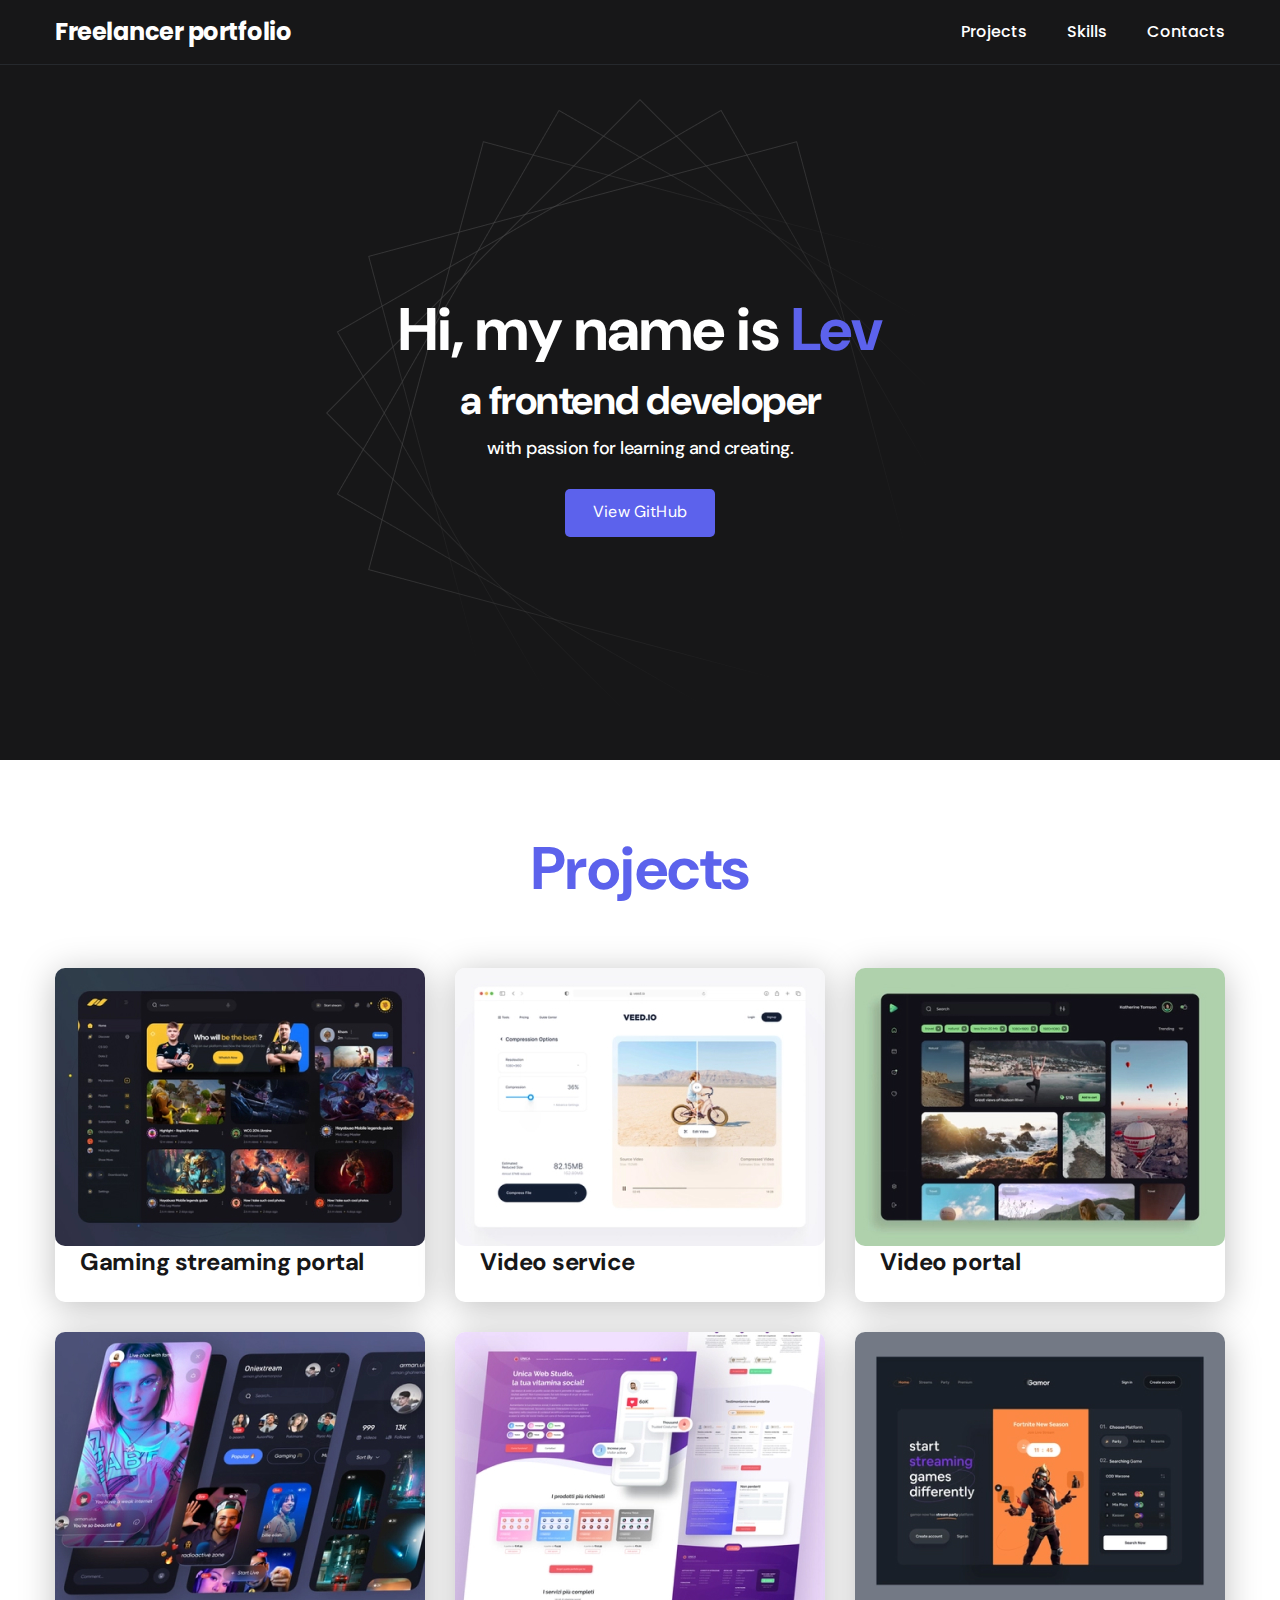
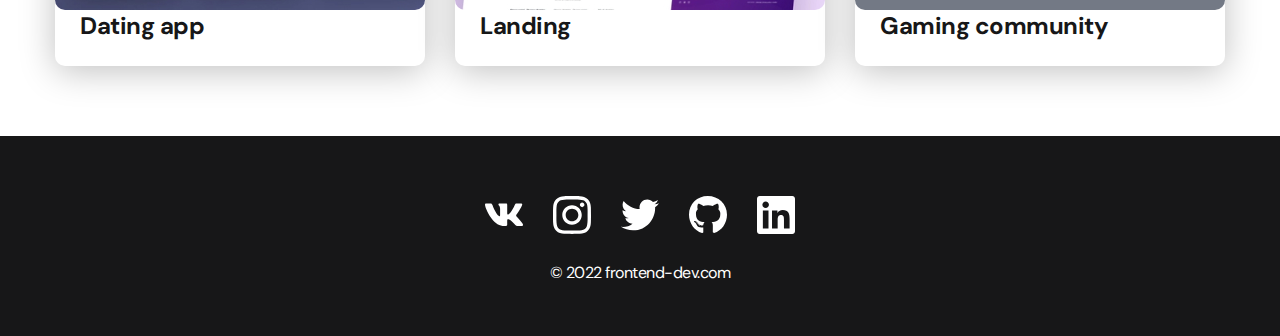
==== index.html @ f5d3c2a5 "Full Site" ====
<!DOCTYPE html>
<html lang="en">
  <head>
    <meta charset="UTF-8" />
    <meta http-equiv="X-UA-Compatible" content="IE=edge" />
    <link rel="stylesheet" href="./css/reset.css" />
    <link rel="stylesheet" href="./css/style.css" />
    <meta name="viewport" content="width=device-width, initial-scale=1.0" />
    <title>Portfolio</title>
  </head>
  <body>
    <nav class="nav">
      <div class="container">
        <div class="nav-row">
          <a href="#" class="logo">Freelancer portfolio</a>
          <ul class="nav-menu">
            <li class="nav-menu__item">
              <a href="" class="nav-menu__link nav-menu__link--active"
                >Projects</a
              >
            </li>
            <li class="nav-menu__item">
              <a href="" class="nav-menu__link nav-menu__link--active"
                >Skills</a
              >
            </li>
            <li class="nav-menu__item">
              <a href="" class="nav-menu__link nav-menu__link--active"
                >Contacts</a
              >
            </li>
          </ul>
        </div>
      </div>
    </nav>
    <header class="header">
      <div class="header__wrapper">
        <h1 class="header__title">
          <strong>Hi, my name is <em>Lev</em></strong> <br />
          a frontend developer
        </h1>
        <div class="header__text">
          <p>with passion for learning and creating.</p>
        </div>
        <a class="header_btn" href="https://github.com/CheateRYT"
          >View GitHub</a
        >
      </div>
    </header>
    <section class="projects">
      <div class="container">
        <h2 class="projects_title">Projects</h2>
        <ul class="projects_card">
          <li class="project">
            <img
              src="./img/projects/01.jpg"
              alt="Project Img 2"
              class="project_img"
            />
            <h3 class="project_title">Gaming streaming portal</h3>
          </li>
          <li class="project">
            <img
              src="./img/projects/02.jpg"
              alt="Project Img 3"
              class="project_img"
            />
            <h3 class="project_title">Video service</h3>
          </li>
          <li class="project">
            <img
              src="./img/projects/03.jpg"
              alt="Project Img 4"
              class="project_img"
            />
            <h3 class="project_title">Video portal</h3>
          </li>
          <li class="project">
            <img
              src="./img/projects/04.jpg"
              alt="Project Img 5"
              class="project_img"
            />
            <h3 class="project_title">Dating app</h3>
          </li>
          <li class="project">
            <img
              src="./img/projects/05.jpg"
              alt="Project Img 6"
              class="project_img"
            />
            <h3 class="project_title">Landing</h3>
          </li>
          <li class="project">
            <img
              src="./img/projects/06.jpg"
              alt="Project Img 7"
              class="project_img"
            />
            <h3 class="project_title">Gaming community</h3>
          </li>
        </ul>
      </div>
    </section>
    <footer class="footer">
      <div class="container">
        <div class="footer_icons">
          <svg
            class="footer_icons_vk"
            width="38"
            height="23"
            viewBox="0 0 38 23"
            fill="none"
            xmlns="http://www.w3.org/2000/svg"
          >
            <path
              d="M37.134 1.53079C37.395 0.648998 37.134 0 35.8783 0H31.7233C30.6651 0 30.1784 0.557291 29.9174 1.17807C29.9174 1.17807 27.8011 6.33478 24.8101 9.67853C23.8436 10.645 23.3992 10.9554 22.8701 10.9554C22.6091 10.9554 22.207 10.645 22.207 9.76318V1.53079C22.207 0.472639 21.9107 0 21.036 0H14.5037C13.8406 0 13.4455 0.493803 13.4455 0.952334C13.4455 1.95405 14.9411 2.18684 15.0963 5.00857V11.1317C15.0963 12.472 14.8564 12.7189 14.3273 12.7189C12.9165 12.7189 9.48806 7.54107 7.45642 1.61544C7.04727 0.465586 6.64517 0 5.57997 0H1.42497C0.239847 0 0 0.557291 0 1.17807C0 2.27855 1.41086 7.74565 6.56757 14.9693C10.003 19.9002 14.8423 22.5738 19.2442 22.5738C21.8896 22.5738 22.2141 21.9813 22.2141 20.9584C22.2141 16.2461 21.9742 15.8017 23.3004 15.8017C23.9142 15.8017 24.9723 16.1121 27.4413 18.4894C30.263 21.3111 30.7286 22.5738 32.3088 22.5738H36.4638C37.6489 22.5738 38.2485 21.9813 37.9029 20.8103C37.1128 18.3483 31.7727 13.2833 31.5328 12.9447C30.9191 12.1546 31.0955 11.8019 31.5328 11.0965C31.5399 11.0894 36.6119 3.95042 37.134 1.53079V1.53079Z"
              fill="white"
            />
          </svg>
          <svg
            class="footer_icons_inst"
            width="38"
            height="38"
            viewBox="0 0 38 38"
            fill="none"
            xmlns="http://www.w3.org/2000/svg"
          >
            <path
              d="M19.0042 9.25521C13.6126 9.25521 9.26369 13.6041 9.26369 18.9958C9.26369 24.3874 13.6126 28.7363 19.0042 28.7363C24.3959 28.7363 28.7448 24.3874 28.7448 18.9958C28.7448 13.6041 24.3959 9.25521 19.0042 9.25521ZM19.0042 25.3284C15.52 25.3284 12.6716 22.4885 12.6716 18.9958C12.6716 15.5031 15.5115 12.6631 19.0042 12.6631C22.4969 12.6631 25.3369 15.5031 25.3369 18.9958C25.3369 22.4885 22.4885 25.3284 19.0042 25.3284ZM31.4152 8.85678C31.4152 10.1199 30.3979 11.1287 29.1432 11.1287C27.8801 11.1287 26.8713 10.1114 26.8713 8.85678C26.8713 7.60212 27.8886 6.58483 29.1432 6.58483C30.3979 6.58483 31.4152 7.60212 31.4152 8.85678ZM37.8665 11.1626C37.7224 8.11924 37.0272 5.42342 34.7977 3.20234C32.5766 0.98126 29.8808 0.286113 26.8374 0.133519C23.7007 -0.0445064 14.2993 -0.0445064 11.1626 0.133519C8.12772 0.277635 5.4319 0.972783 3.20234 3.19387C0.972783 5.41495 0.286113 8.11076 0.133519 11.1542C-0.0445064 14.2908 -0.0445064 23.6922 0.133519 26.8289C0.277635 29.8723 0.972783 32.5681 3.20234 34.7892C5.4319 37.0103 8.11924 37.7054 11.1626 37.858C14.2993 38.036 23.7007 38.036 26.8374 37.858C29.8808 37.7139 32.5766 37.0187 34.7977 34.7892C37.0187 32.5681 37.7139 29.8723 37.8665 26.8289C38.0445 23.6922 38.0445 14.2993 37.8665 11.1626ZM33.8143 30.1944C33.153 31.856 31.873 33.1361 30.2029 33.8058C27.7021 34.7977 21.7679 34.5688 19.0042 34.5688C16.2406 34.5688 10.2979 34.7892 7.80558 33.8058C6.144 33.1446 4.86392 31.8645 4.1942 30.1944C3.20234 27.6936 3.43123 21.7594 3.43123 18.9958C3.43123 16.2321 3.21082 10.2895 4.1942 7.7971C4.85544 6.13553 6.13553 4.85544 7.80558 4.18572C10.3064 3.19386 16.2406 3.42275 19.0042 3.42275C21.7679 3.42275 27.7105 3.20234 30.2029 4.18572C31.8645 4.84696 33.1446 6.12705 33.8143 7.7971C34.8061 10.2979 34.5772 16.2321 34.5772 18.9958C34.5772 21.7594 34.8061 27.7021 33.8143 30.1944Z"
              fill="white"
            />
          </svg>

          <svg
            class="footer_icons_twitter"
            width="38"
            height="31"
            viewBox="0 0 38 31"
            fill="none"
            xmlns="http://www.w3.org/2000/svg"
          >
            <path
              d="M34.094 7.69162C34.1181 8.02917 34.1181 8.36679 34.1181 8.70434C34.1181 19 26.2819 30.863 11.9594 30.863C7.54696 30.863 3.44799 29.585 0 27.3669C0.626928 27.4392 1.22966 27.4633 1.88071 27.4633C5.52153 27.4633 8.87311 26.2336 11.5495 24.1359C8.12565 24.0635 5.25634 21.8211 4.26774 18.7348C4.75002 18.8071 5.23222 18.8553 5.73862 18.8553C6.43783 18.8553 7.13713 18.7589 7.7881 18.5902C4.21957 17.8668 1.54309 14.7323 1.54309 10.9467V10.8503C2.57985 11.429 3.78554 11.7907 5.06337 11.8388C2.96564 10.4403 1.59133 8.05329 1.59133 5.35275C1.59133 3.90607 1.97705 2.57993 2.65222 1.42256C6.486 6.14845 12.2487 9.2347 18.7106 9.57233C18.5901 8.99364 18.5177 8.39091 18.5177 7.7881C18.5177 3.49616 21.9898 0 26.3058 0C28.5482 0 30.5736 0.940355 31.9962 2.4594C33.7563 2.12185 35.4441 1.4708 36.9391 0.578686C36.3604 2.38711 35.1307 3.90615 33.5152 4.87055C35.0825 4.70185 36.6016 4.26774 38 3.66501C36.9393 5.2081 35.613 6.58241 34.094 7.69162Z"
              fill="white"
            />
          </svg>
          <svg
            class="footer_icons_git"
            width="38"
            height="38"
            viewBox="0 0 38 38"
            fill="none"
            xmlns="http://www.w3.org/2000/svg"
          >
            <path
              d="M12.7101 29.8331C12.7101 29.9863 12.5339 30.1089 12.3117 30.1089C12.0589 30.1319 11.8827 30.0093 11.8827 29.8331C11.8827 29.6798 12.0589 29.5573 12.281 29.5573C12.5109 29.5343 12.7101 29.6569 12.7101 29.8331ZM10.3274 29.4883C10.2738 29.6415 10.427 29.8177 10.6569 29.8637C10.856 29.9403 11.0859 29.8637 11.1319 29.7105C11.1778 29.5573 11.0323 29.3811 10.8024 29.3121C10.6032 29.2585 10.381 29.3351 10.3274 29.4883ZM13.7137 29.3581C13.4915 29.4117 13.3383 29.5573 13.3613 29.7335C13.3843 29.8867 13.5835 29.9863 13.8133 29.9327C14.0355 29.879 14.1887 29.7335 14.1657 29.5802C14.1427 29.4347 13.9359 29.3351 13.7137 29.3581ZM18.7548 0C8.12863 0 0 8.06734 0 18.6935C0 27.1899 5.34758 34.4605 12.9859 37.0194C13.9665 37.1956 14.3113 36.5903 14.3113 36.0923C14.3113 35.6173 14.2883 32.9972 14.2883 31.3883C14.2883 31.3883 8.9254 32.5375 7.79919 29.1052C7.79919 29.1052 6.92581 26.8758 5.66935 26.3012C5.66935 26.3012 3.91492 25.0984 5.79194 25.1214C5.79194 25.1214 7.6996 25.2746 8.74919 27.098C10.427 30.0552 13.2387 29.2048 14.3343 28.6992C14.5105 27.4734 15.0085 26.623 15.5601 26.1173C11.2774 25.6423 6.95645 25.0218 6.95645 17.6516C6.95645 15.5448 7.53871 14.4875 8.76452 13.1391C8.56532 12.6411 7.91411 10.5879 8.96371 7.9371C10.5649 7.43911 14.25 10.0056 14.25 10.0056C15.7823 9.57661 17.4294 9.35444 19.0613 9.35444C20.6931 9.35444 22.3403 9.57661 23.8726 10.0056C23.8726 10.0056 27.5577 7.43145 29.1589 7.9371C30.2085 10.5956 29.5573 12.6411 29.3581 13.1391C30.5839 14.4952 31.3347 15.5524 31.3347 17.6516C31.3347 25.0448 26.8222 25.6347 22.5395 26.1173C23.2444 26.7226 23.8419 27.8718 23.8419 29.6722C23.8419 32.254 23.819 35.4488 23.819 36.077C23.819 36.575 24.1714 37.1802 25.1444 37.004C32.8056 34.4605 38 27.1899 38 18.6935C38 8.06734 29.381 0 18.7548 0ZM7.44677 26.4238C7.34718 26.5004 7.37016 26.6766 7.5004 26.8222C7.62298 26.9448 7.79919 26.9984 7.89879 26.8988C7.99839 26.8222 7.9754 26.646 7.84516 26.5004C7.72258 26.3778 7.54637 26.3242 7.44677 26.4238ZM6.61936 25.8032C6.56573 25.9028 6.64234 26.0254 6.79556 26.102C6.91815 26.1786 7.07137 26.1556 7.125 26.0484C7.17863 25.9488 7.10202 25.8262 6.94879 25.7496C6.79556 25.7036 6.67298 25.7266 6.61936 25.8032ZM9.10161 28.5306C8.97903 28.6302 9.025 28.8601 9.20121 29.0056C9.37742 29.1819 9.5996 29.2048 9.69919 29.0823C9.79879 28.9827 9.75282 28.7528 9.5996 28.6073C9.43105 28.431 9.20121 28.4081 9.10161 28.5306ZM8.22823 27.4044C8.10565 27.4811 8.10565 27.6802 8.22823 27.8565C8.35081 28.0327 8.55766 28.1093 8.65726 28.0327C8.77984 27.9331 8.77984 27.7339 8.65726 27.5577C8.55 27.3815 8.35081 27.3048 8.22823 27.4044Z"
              fill="white"
            />
          </svg>
          <svg
            class="footer_icons_linkedin"
            width="38"
            height="38"
            viewBox="0 0 38 38"
            fill="none"
            xmlns="http://www.w3.org/2000/svg"
          >
            <path
              d="M35.2857 0H2.7058C1.21295 0 0 1.22991 0 2.73973V35.2603C0 36.7701 1.21295 38 2.7058 38H35.2857C36.7786 38 38 36.7701 38 35.2603V2.73973C38 1.22991 36.7786 0 35.2857 0ZM11.4848 32.5714H5.85268V14.4366H11.4933V32.5714H11.4848ZM8.66875 11.9598C6.86205 11.9598 5.40312 10.4924 5.40312 8.6942C5.40312 6.89598 6.86205 5.42857 8.66875 5.42857C10.467 5.42857 11.9344 6.89598 11.9344 8.6942C11.9344 10.5009 10.4754 11.9598 8.66875 11.9598ZM32.5969 32.5714H26.9647V23.75C26.9647 21.6464 26.9223 18.9406 24.0384 18.9406C21.1036 18.9406 20.654 21.2308 20.654 23.5973V32.5714H15.0219V14.4366H20.425V16.9134H20.5013C21.2562 15.4884 23.0969 13.9871 25.8366 13.9871C31.5366 13.9871 32.5969 17.7446 32.5969 22.6304V32.5714Z"
              fill="white"
            />
          </svg>
        </div>
        <h4 class="footer_title">© 2022 frontend-dev.com</h4>
      </div>
    </footer>
  </body>
</html>
---- css/style.css ----
@import url("https://fonts.googleapis.com/css2?family=DM+Sans:wght@400;500;700&family=Poppins:wght@400;500;700&display=swap");
:root {
  --black: #171718;
  --black-border: #26292d;
  --white: #fff;
  --purple: #5c62ec;
  --dark-bg: var(--black);
  --dark-border: var(--black-border);
  --header-text: var(--white);
  --accent: var(--purple);
}

body {
  letter-spacing: -0.5px;
  font-family: "DM Sans", sans-serif;
}

.container {
  max-width: 1200px;
  padding: 0 15px;
  margin: 0 auto;
}

nav {
  border-bottom: 1px solid var(--dark-border);
  background-color: var(--dark-bg);
  padding: 20px 0;
  color: var(--header-text);
}

.nav-row {
  display: flex;
  justify-content: space-between;
  align-items: center;
  column-gap: 30px;
  row-gap: 20px;
  flex-wrap: wrap;
}
.nav-row .logo {
  font-family: "Poppins", sans-serif;
  font-style: normal;
  font-weight: 700;
  font-size: 24px;
  line-height: 100%;
  color: var(--header-text);
}
.nav-row .nav-menu {
  letter-spacing: 0px;
  display: flex;
  align-items: center;
  column-gap: 40px;
  font-family: "Poppins";
  font-style: normal;
  font-weight: 500;
  font-size: 16px;
  line-height: 24px;
  color: var(--header-text);
  text-decoration: none;
  margin: 0;
  padding: 0;
  list-style: none;
}
.nav-row .nav-menu__link {
  transition: opacity 0, 2s ease-in;
  color: var(--header-text);
}
.nav-row .nav-menu__link--active {
  position: relative;
}
.nav-row .nav-menu__link--active:hover {
  opacity: 0.8;
}
.nav-row .nav-menu__link--active:hover::before {
  content: "";
  display: block;
  position: absolute;
  left: 0;
  top: 100%;
  height: 3px;
  width: 100%;
  background: var(--accent);
}

.header {
  display: flex;
  justify-content: center;
  align-items: center;
  padding: 45px 0;
  background-color: var(--dark-bg);
  background-image: url("./../img/header-bg.png");
  background-repeat: no-repeat;
  background-size: auto;
  background-position: center center;
  color: var(--header-text);
  min-height: 695px;
  text-align: center;
}

.header__wrapper {
  padding: 0 15px;
  max-width: 660px;
}

.header__title {
  margin-bottom: 20px;
  font-family: "DM Sans";
  font-style: normal;
  font-size: 40px;
  font-weight: 700;
  line-height: 1.4;
  color: var(--white);
}
.header__title em {
  font-weight: 700;
  font-size: 60px;
  line-height: 1.4;
  font-style: normal;
  letter-spacing: -0.5px;
  color: var(--accent);
}
.header__title strong {
  line-height: 1.4;
  font-weight: 700;
  font-size: 60px;
}

.header__text {
  margin-bottom: 40px;
  font-weight: 500;
  font-size: 18px;
  line-height: 1.333px;
}

.header__text p + p {
  margin-top: 1em;
}

.header_btn {
  background: var(--accent);
  color: var(--white);
  border-radius: 5px;
  display: inline-block;
  height: 48px;
  padding: 12px 28px;
  letter-spacing: 0.15px;
  font-style: 15px;
  transition: opacity 0.2s ease-in;
  font-weight: 500px;
}
.header_btn:hover {
  opacity: 0.8;
}
.header_btn:active {
  position: relative;
  top: 1px;
}

.projects {
  padding-top: 70px;
  margin-bottom: 70px;
}

.projects_title {
  margin-bottom: 60px;
  font-family: "DM Sans";
  font-style: normal;
  font-weight: 700;
  font-size: 60px;
  line-height: 130%;
  text-align: center;
  letter-spacing: -0.5px;
  color: #5c62ec;
}

.projects_card {
  row-gap: 30px;
  display: flex;
  flex-wrap: wrap;
  justify-content: space-between;
}

.project {
  cursor: pointer;
  transition: scale 0.3s ease-in;
  background-color: #ffffff;
  border-radius: 10px;
  box-shadow: 0px 5px 35px rgba(0, 0, 0, 0.25);
  padding-bottom: 25px;
}
.project:hover {
  scale: 1.05;
}

.project_img {
  border-radius: 10px;
}

.project_title {
  padding-left: 25px;
  font-family: "DM Sans";
  font-style: normal;
  font-weight: 700;
  font-size: 24px;
  line-height: 130%;
  letter-spacing: -0.5px;
  color: #171718;
}

.footer {
  padding-top: 60px;
  padding-bottom: 50px;
  align-items: center;
  background: #171718;
  height: 200px;
}

.footer_icons {
  justify-content: center;
  margin-bottom: 27.01px;
  display: flex;
  column-gap: 30px;
  flex-wrap: wrap;
  fill: #ffffff;
}

.footer_icons_vk {
  cursor: pointer;
}

.footer_icons_inst {
  cursor: pointer;
}

.footer_icons_twitter {
  cursor: pointer;
}

.footer_icons_git {
  cursor: pointer;
}

.footer_icons_linkedin {
  cursor: pointer;
}

.footer_title {
  text-align: center;
  font-family: "DM Sans";
  font-style: normal;
  font-weight: 400;
  font-size: 16px;
  line-height: 150%;
  text-align: center;
  letter-spacing: -0.5px;
  color: #ffffff;
}

/*# sourceMappingURL=style.css.map */
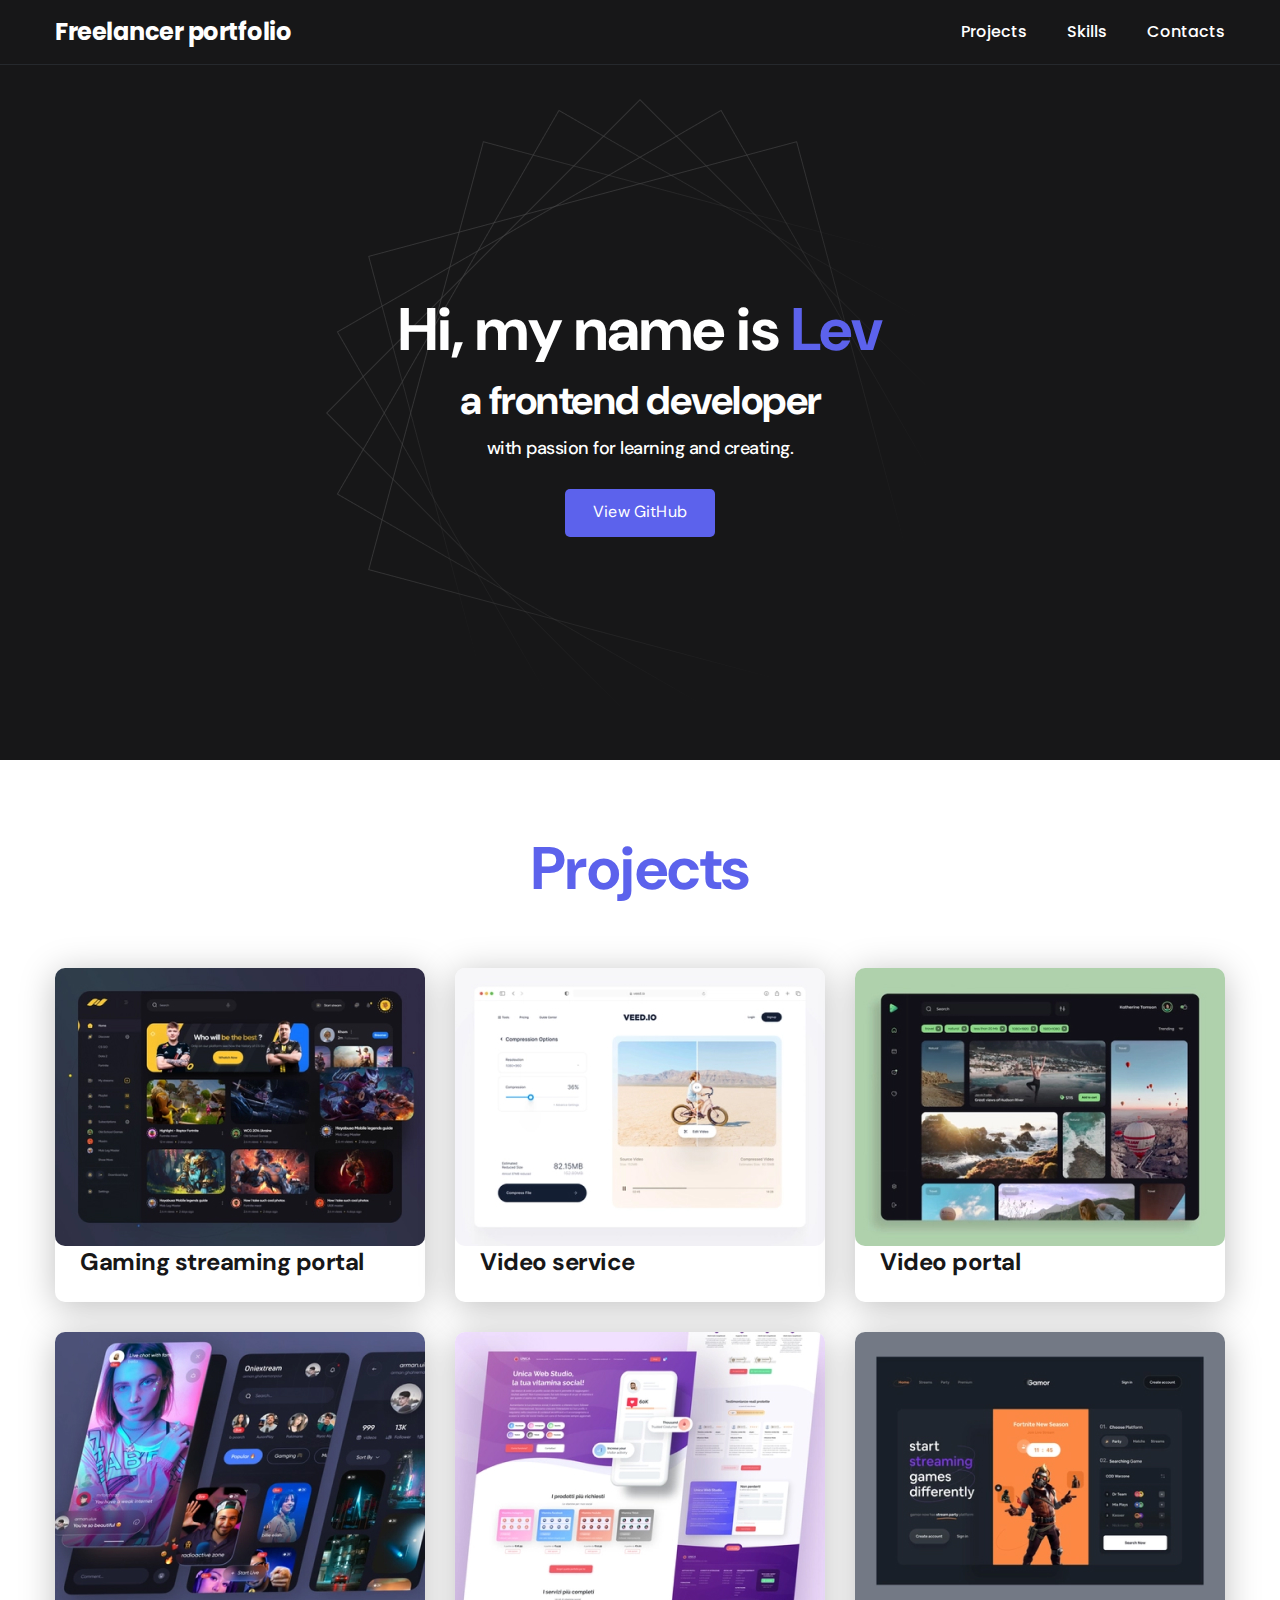
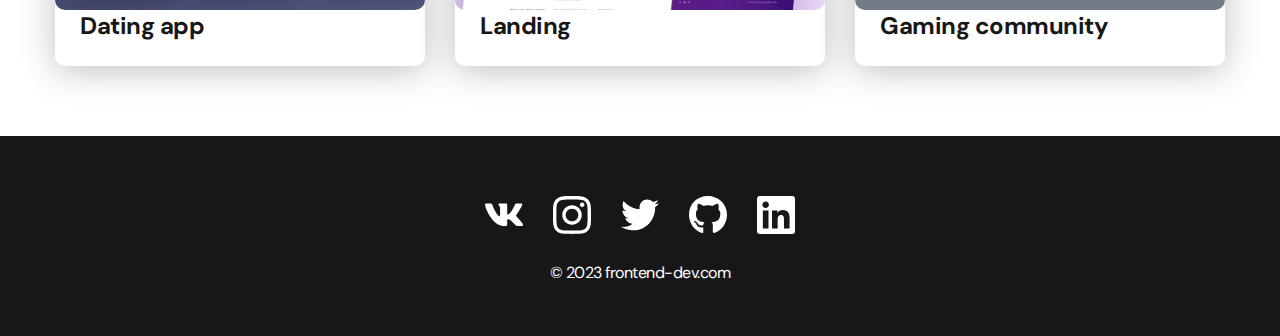
==== commit 17bd58c9: "Project rework" ====
--- a/index.html
+++ b/index.html
@@ -172,7 +172,7 @@
             />
           </svg>
         </div>
-        <h4 class="footer_title">© 2022 frontend-dev.com</h4>
+        <h4 class="footer_title">© 2023 frontend-dev.com</h4>
       </div>
     </footer>
   </body>
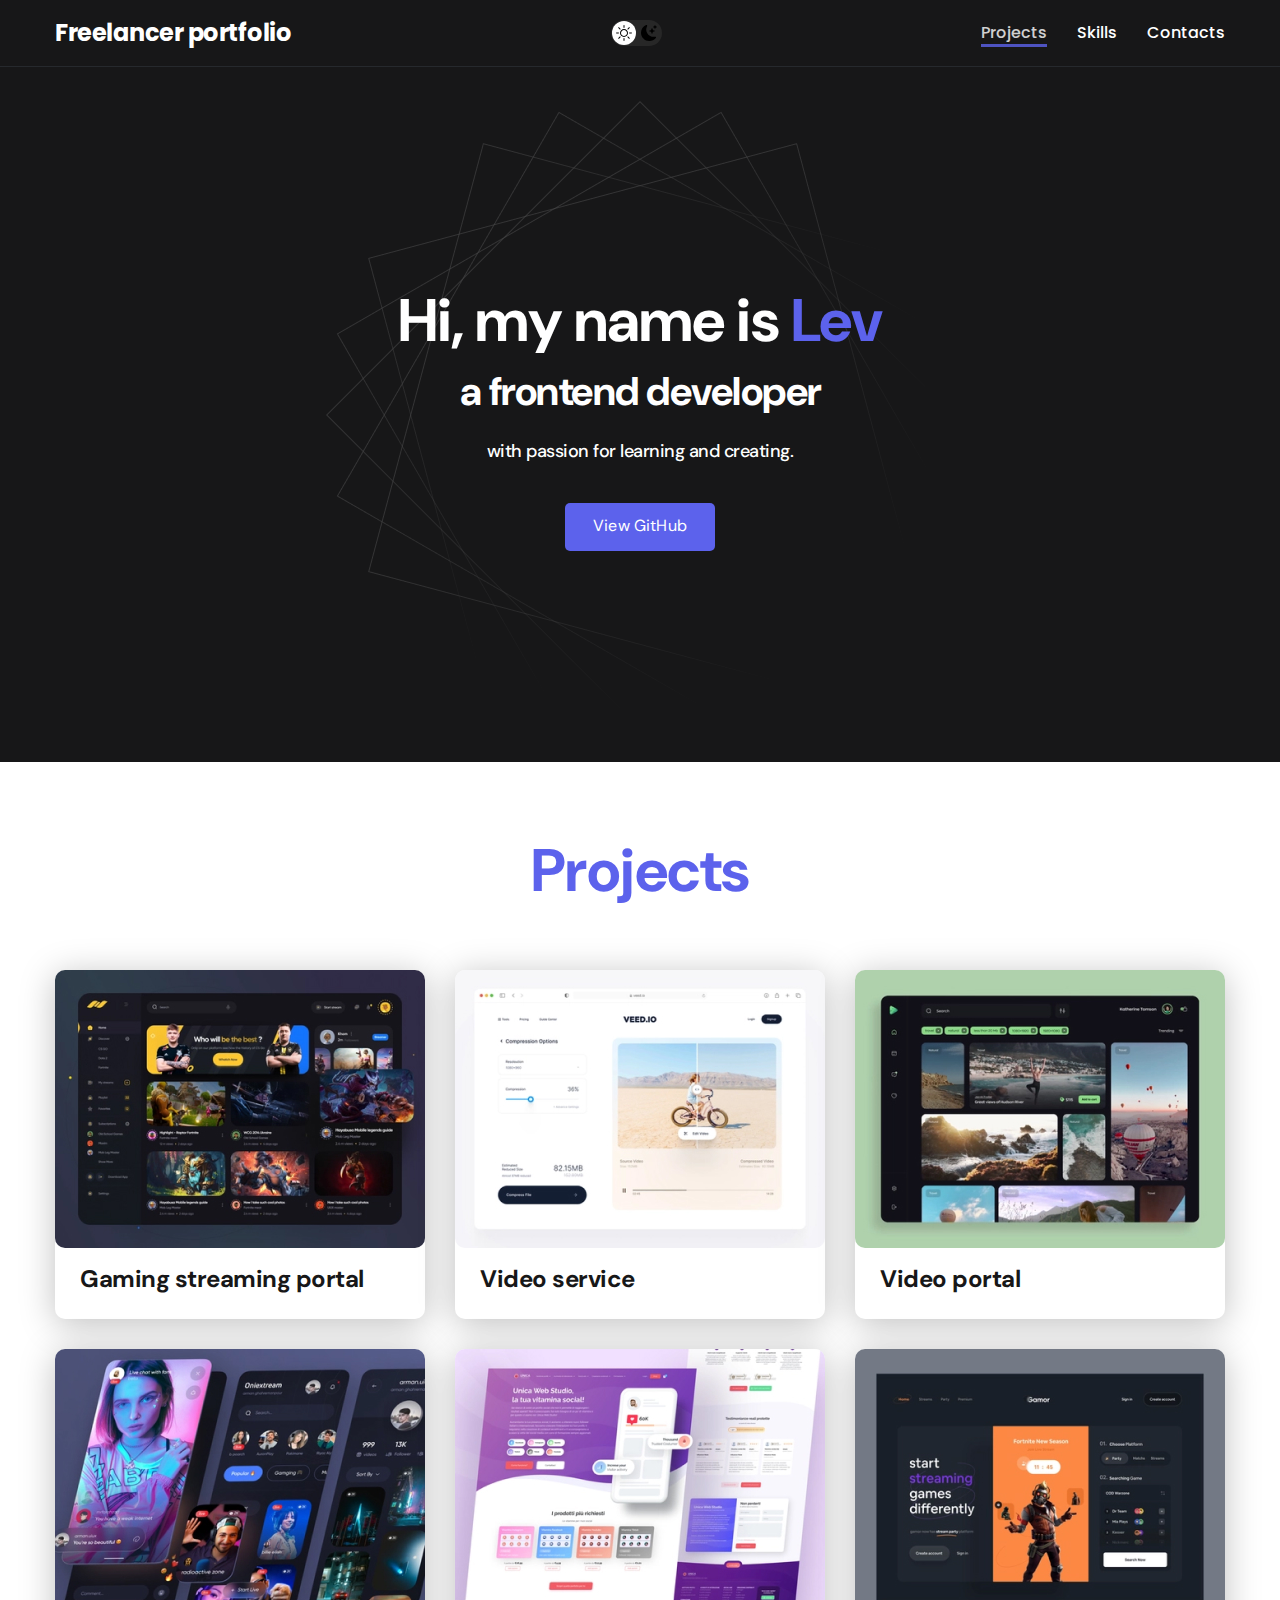
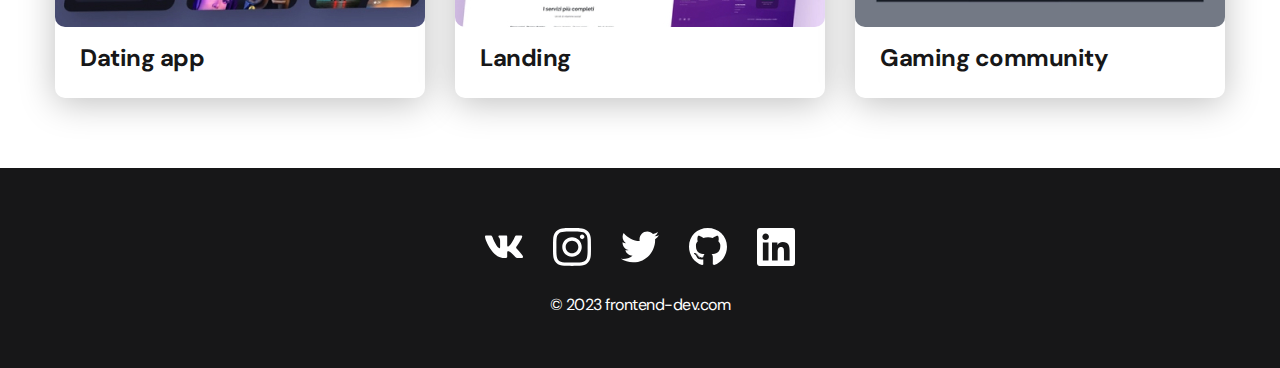
==== commit 9f46ab3c: "html updates" ====
--- a/index.html
+++ b/index.html
@@ -12,7 +12,13 @@
     <nav class="nav">
       <div class="container">
         <div class="nav-row">
-          <a href="#" class="logo">Freelancer portfolio</a>
+          <a href="./index.html" class="logo">Freelancer portfolio</a>
+          
+          <button class="dark-mode-btn">
+            <img src="./img/icons/sun.svg" alt="Light Mode" class="dark-mode-btn__icon">
+            <img src="./img/icons/moon.svg" alt="Dark Mode" class="dark-mode-btn__icon">
+          </button>
+          
           <ul class="nav-menu">
             <li class="nav-menu__item">
               <a href="" class="nav-menu__link nav-menu__link--active"
@@ -20,12 +26,12 @@
               >
             </li>
             <li class="nav-menu__item">
-              <a href="" class="nav-menu__link nav-menu__link--active"
+              <a href="skills-page.html" class="nav-menu__link"
                 >Skills</a
               >
             </li>
             <li class="nav-menu__item">
-              <a href="" class="nav-menu__link nav-menu__link--active"
+              <a href="contact-page.html" class="nav-menu__link"
                 >Contacts</a
               >
             </li>
@@ -52,52 +58,64 @@
         <h2 class="projects_title">Projects</h2>
         <ul class="projects_card">
           <li class="project">
-            <img
-              src="./img/projects/01.jpg"
-              alt="Project Img 2"
-              class="project_img"
-            />
-            <h3 class="project_title">Gaming streaming portal</h3>
+          <a href="video-page.html">
+              <img
+                src="./img/projects/01.jpg"
+                alt="Project Img 2"
+                class="project_img"
+              />
+              <h3 class="project_title">Gaming streaming portal</h3>
+          </a>
           </li>
           <li class="project">
-            <img
-              src="./img/projects/02.jpg"
-              alt="Project Img 3"
-              class="project_img"
-            />
-            <h3 class="project_title">Video service</h3>
+            <a href="video-page.html">
+              <img
+                src="./img/projects/02.jpg"
+                alt="Project Img 3"
+                class="project_img"
+              />
+              <h3 class="project_title">Video service</h3>
+            </a>
           </li>
           <li class="project">
-            <img
-              src="./img/projects/03.jpg"
-              alt="Project Img 4"
-              class="project_img"
-            />
-            <h3 class="project_title">Video portal</h3>
+            <a href="video-page.html">
+              <img
+                src="./img/projects/03.jpg"
+                alt="Project Img 4"
+                class="project_img"
+              />
+              <h3 class="project_title">Video portal</h3>
+            </a>
           </li>
           <li class="project">
-            <img
-              src="./img/projects/04.jpg"
-              alt="Project Img 5"
-              class="project_img"
-            />
-            <h3 class="project_title">Dating app</h3>
+            <a href="video-page.html">
+              <img
+                src="./img/projects/04.jpg"
+                alt="Project Img 5"
+                class="project_img"
+              />
+              <h3 class="project_title">Dating app</h3>
+            </a>
           </li>
           <li class="project">
-            <img
-              src="./img/projects/05.jpg"
-              alt="Project Img 6"
-              class="project_img"
-            />
-            <h3 class="project_title">Landing</h3>
+            <a href="video-page.html">
+              <img
+                src="./img/projects/05.jpg"
+                alt="Project Img 6"
+                class="project_img"
+              />
+              <h3 class="project_title">Landing</h3>
+            </a>
           </li>
           <li class="project">
-            <img
-              src="./img/projects/06.jpg"
-              alt="Project Img 7"
-              class="project_img"
-            />
-            <h3 class="project_title">Gaming community</h3>
+           <a href="video-page.html">
+              <img
+                src="./img/projects/06.jpg"
+                alt="Project Img 7"
+                class="project_img"
+              />
+              <h3 class="project_title">Gaming community</h3>
+           </a>
           </li>
         </ul>
       </div>
@@ -175,5 +193,7 @@
         <h4 class="footer_title">© 2023 frontend-dev.com</h4>
       </div>
     </footer>
+
+<script  src="./js/main.js"></script>
   </body>
 </html>
--- a/css/style.css
+++ b/css/style.css
@@ -1,5 +1,6 @@
 @import url("https://fonts.googleapis.com/css2?family=DM+Sans:wght@400;500;700&family=Poppins:wght@400;500;700&display=swap");
 :root {
+  --blackpure: #000;
   --black: #171718;
   --black-border: #26292d;
   --white: #fff;
@@ -8,9 +9,28 @@
   --dark-border: var(--black-border);
   --header-text: var(--white);
   --accent: var(--purple);
+  --page-bg: var(--white);
+  --text-color: var(--black);
+  --title-1: var(--accent) ;
+}
+
+.dark {
+  --page-bg: #252526;
+  --text-color: var(--white);
+  --title-1:var(--white) ;
+}
+
+body,
+html {
+  min-height: 100vh;
+  background-color: var(--page-bg);
+  color: var(--text-color);
 }
 
 body {
+  background-color: var(--page-bg);
+  display: flex;
+  flex-direction: column;
   letter-spacing: -0.5px;
   font-family: "DM Sans", sans-serif;
 }
@@ -44,15 +64,46 @@
   line-height: 100%;
   color: var(--header-text);
 }
+.nav-row .dark-mode-btn {
+  position: relative;
+  display: flex;
+  justify-content: space-between;
+  width: 51px;
+  border-radius: 50px;
+  padding: 5px;
+  height: 26px;
+  background: #272727;
+}
+.nav-row .dark-mode-btn::before {
+  content: "";
+  position: absolute;
+  top: 1px;
+  left: 1px;
+  display: block;
+  width: 24px;
+  height: 24px;
+  border-radius: 50%;
+  background-color: var(--white);
+}
+.nav-row .dark-mode-btn__icon {
+  position: relative;
+  z-index: 9;
+}
+.nav-row .dark-mode-btn--active::before {
+  left: 26px;
+  transition: left 0.2s ease-in;
+}
 .nav-row .nav-menu {
   letter-spacing: 0px;
   display: flex;
   align-items: center;
-  column-gap: 40px;
+  column-gap: 30px;
   font-family: "Poppins";
+  flex-wrap: wrap;
   font-style: normal;
   font-weight: 500;
   font-size: 16px;
+  row-gap: 10px;
   line-height: 24px;
   color: var(--header-text);
   text-decoration: none;
@@ -66,11 +117,9 @@
 }
 .nav-row .nav-menu__link--active {
   position: relative;
-}
-.nav-row .nav-menu__link--active:hover {
   opacity: 0.8;
 }
-.nav-row .nav-menu__link--active:hover::before {
+.nav-row .nav-menu__link--active::before {
   content: "";
   display: block;
   position: absolute;
@@ -128,7 +177,6 @@
   margin-bottom: 40px;
   font-weight: 500;
   font-size: 18px;
-  line-height: 1.333px;
 }
 
 .header__text p + p {
@@ -155,8 +203,34 @@
   top: 1px;
 }
 
+.btn-outline {
+  display: flex;
+  column-gap: 10px;
+  justify-content: center;
+  height: 48px;
+  text-decoration: none;
+  font-family: "DM Sans";
+  letter-spacing: 0.15px;
+  font-style: normal;
+  font-weight: 500;
+  font-size: 16px;
+  line-height: 24px;
+  border-radius: 5px;
+  padding: 12px 20px;
+  border: 1px solid var(--blackpure);
+  color: var(--blackpure);
+}
+.btn-outline:hover {
+  opacity: 0.8;
+}
+.btn-outline:active {
+  position: relative;
+  top: 1px;
+}
+
 .projects {
   padding-top: 70px;
+  background-color: var(--page-bg);
   margin-bottom: 70px;
 }
 
@@ -169,20 +243,23 @@
   line-height: 130%;
   text-align: center;
   letter-spacing: -0.5px;
-  color: #5c62ec;
+  color: var(--accent);
 }
 
 .projects_card {
+  column-gap: 30px;
+  background-color: --pa;
   row-gap: 30px;
   display: flex;
+  justify-content: center;
   flex-wrap: wrap;
-  justify-content: space-between;
 }
 
 .project {
   cursor: pointer;
+  max-width: 370px;
   transition: scale 0.3s ease-in;
-  background-color: #ffffff;
+  background-color: var(--page-bg);
   border-radius: 10px;
   box-shadow: 0px 5px 35px rgba(0, 0, 0, 0.25);
   padding-bottom: 25px;
@@ -196,6 +273,7 @@
 }
 
 .project_title {
+  padding-top: 15px;
   padding-left: 25px;
   font-family: "DM Sans";
   font-style: normal;
@@ -203,14 +281,74 @@
   font-size: 24px;
   line-height: 130%;
   letter-spacing: -0.5px;
-  color: #171718;
+  color: var(--text-color);
+}
+
+.project-details {
+  max-width: 865px;
+  text-align: center;
+  margin: 0 auto;
+  display: flex;
+  flex-direction: column;
+  align-items: center;
+}
+
+.project-details__img {
+  max-width: 100%;
+  margin-bottom: 40px;
+  box-shadow: 0px 5px 35px rgba(0, 0, 0, 0.25);
+  border-radius: 10px;
+}
+
+.project-details__desc {
+  font-weight: 700;
+  margin-bottom: 30px;
+  font-size: 24px;
+  line-height: 130%;
+}
+
+.content_list {
+  display: flex;
+  flex-direction: column;
+  align-items: center;
+  margin-bottom: 362px;
+  text-align: center;
+  max-width: 570px;
+  margin: 0 auto;
+  row-gap: 40px;
+}
+.content_list a {
+  color: var(--accent);
+}
+
+.content-list__item {
+  color: var(--text-color);
+  font-family: "DM Sans";
+  font-style: normal;
+  font-weight: 400;
+  font-size: 18px;
+  line-height: 150%;
+  letter-spacing: -0.5px;
+}
+
+.title-2 {
+  margin: 0;
+  padding: 0;
+  margin-bottom: 20px;
+  font-family: "DM Sans";
+  font-style: normal;
+  font-weight: 700;
+  font-size: 40px;
+  line-height: 130%;
+  letter-spacing: -0.5px;
 }
 
 .footer {
+  margin-top: auto;
   padding-top: 60px;
   padding-bottom: 50px;
   align-items: center;
-  background: #171718;
+  background: var(--dark-bg);
   height: 200px;
 }
 
@@ -220,7 +358,7 @@
   display: flex;
   column-gap: 30px;
   flex-wrap: wrap;
-  fill: #ffffff;
+  fill: var(--white);
 }
 
 .footer_icons_vk {
@@ -252,7 +390,75 @@
   line-height: 150%;
   text-align: center;
   letter-spacing: -0.5px;
-  color: #ffffff;
+  color: var(--white);
+}
+
+@media (max-width: 620px) {
+  .header {
+    min-height: unset;
+  }
+  .header .header__title {
+    font-size: 30px;
+  }
+  .header .header__title strong {
+    font-size: 40px;
+  }
+  .projects {
+    margin-bottom: 0px;
+    padding: 40px 0;
+  }
+  .projects .projects_title {
+    font-size: 35px;
+    margin-bottom: 30px;
+  }
+  .projects .project_title {
+    font-size: 22px;
+  }
+  footer {
+    padding-top: 40px;
+    padding-bottom: 30px;
+  }
+  footer .footer_icons {
+    margin-bottom: 20px;
+    column-gap: 20px;
+  }
+  footer .footer_icons .footer_icons_vk {
+    width: 28px;
+  }
+  footer .footer_icons .footer_icons_inst {
+    width: 28px;
+  }
+  footer .footer_icons .footer_icons_twitter {
+    width: 28px;
+  }
+  footer .footer_icons .footer_icons_git {
+    width: 28px;
+  }
+  footer .footer_icons .footer_icons_linkedin {
+    width: 28px;
+  }
+  footer .footer_wrapper {
+    row-gap: 20px;
+  }
+  .title-2 {
+    font-size: 20px;
+    margin-bottom: 10px;
+  }
+  .content_list {
+    row-gap: 30px;
+  }
+  .content_list .content-list__item {
+    font-size: 16px;
+  }
+  .project-details__desc {
+    font-size: 22px;
+    margin-bottom: 20px;
+  }
+}
+@media (max-width: 340px) {
+  .dark-mode-btn {
+    order: 1;
+  }
 }
 
 /*# sourceMappingURL=style.css.map */
